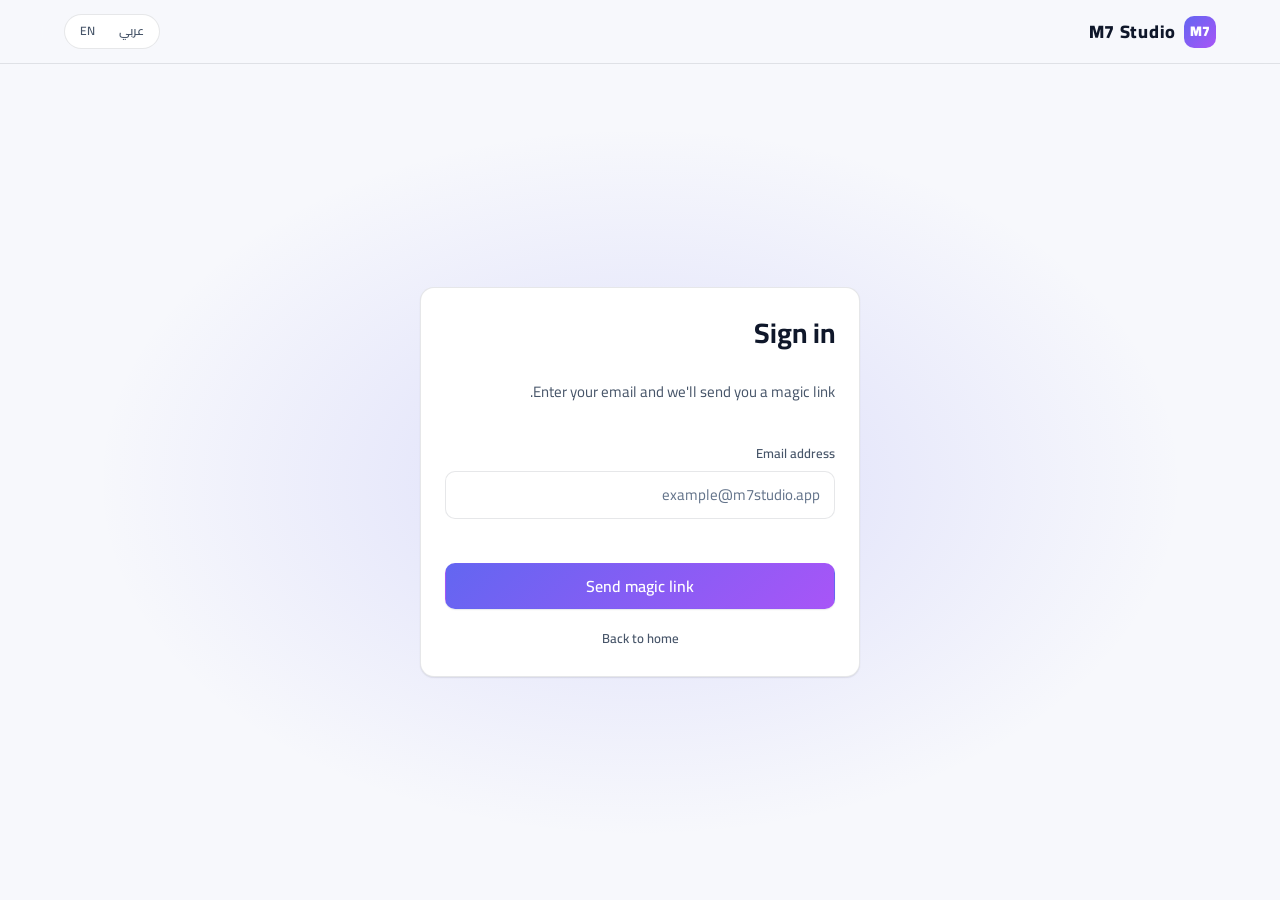
==== app/login.html @ 8ff01733 "تحديث جديد" ====
<!doctype html>
<html lang="ar" dir="rtl" data-i18n-title="auth.login_title">
<head>
  <meta charset="utf-8"/>
  <meta name="viewport" content="width=device-width,initial-scale=1"/>
  <title>Sign in · M7 Studio</title>

  <link rel="preconnect" href="https://fonts.googleapis.com"/>
  <link rel="preconnect" href="https://fonts.gstatic.com" crossorigin/>
  <link href="https://fonts.googleapis.com/css2?family=Cairo:wght@400;500;600;700;800&family=Inter:wght@400;500;600;700;800&display=swap" rel="stylesheet"/>

  <link rel="stylesheet" href="../assets/css/tokens.css"/>
  <link rel="stylesheet" href="../assets/css/base.css"/>
  <link rel="stylesheet" href="../assets/css/components.css"/>
  <link rel="stylesheet" href="../assets/css/layout.css"/>
  <link rel="stylesheet" href="../assets/css/pages.css"/>
  <link rel="stylesheet" href="../assets/css/rtl.css"/>
  <link rel="icon" href="data:image/svg+xml,%3Csvg xmlns='http://www.w3.org/2000/svg' viewBox='0 0 32 32'%3E%3Crect width='32' height='32' rx='8' fill='%236366f1'/%3E%3Ctext x='50%25' y='52%25' font-family='Inter,sans-serif' font-size='14' font-weight='800' fill='white' text-anchor='middle' dominant-baseline='middle'%3EM7%3C/text%3E%3C/svg%3E"/>

  <script src="../config.js"></script>
  <script>window.M7_BASE = "../";</script>
</head>
<body>
  <nav class="nav">
    <div class="nav__inner">
      <a class="brand" href="../index.html">
        <span class="brand__mark">M7</span>
        <span class="brand__name" data-i18n="meta.app_name">M7 Studio</span>
      </a>
      <div class="nav__spacer"></div>
      <div class="nav__actions">
        <div class="lang-toggle" role="group">
          <button type="button" data-set-locale="ar">عربي</button>
          <button type="button" data-set-locale="en">EN</button>
        </div>
      </div>
    </div>
  </nav>

  <main class="auth-page">
    <div class="card auth-card fade-in">
      <form id="login-form" novalidate>
        <h1 data-i18n="auth.login_title">Sign in</h1>
        <p class="subtitle" data-i18n="auth.login_subtitle">Enter your email and we'll send you a magic link.</p>

        <div class="field">
          <label for="email" class="field-label" data-i18n="auth.email_label">Email address</label>
          <input
            id="email"
            type="email"
            class="input"
            autocomplete="email"
            inputmode="email"
            required
            data-i18n-placeholder="auth.email_placeholder"
            placeholder="example@m7studio.app"/>
          <div class="field-error" id="login-error"></div>
        </div>

        <button type="submit" id="submit-btn" class="btn btn-primary btn-lg btn-block">
          <span class="btn__spinner spinner hidden"></span>
          <span class="btn__label" data-i18n="auth.send_link">Send magic link</span>
        </button>

        <a href="../index.html" class="btn btn-ghost btn-sm text-center" style="align-self:center;" data-i18n="auth.back_home">Back to home</a>
      </form>

      <div id="login-sent" class="hidden" style="text-align:center;">
        <div class="feature-card__icon" style="margin:0 auto var(--space-4);">
          <svg viewBox="0 0 24 24" fill="none" stroke="currentColor" stroke-width="2" stroke-linecap="round" stroke-linejoin="round"><path d="M4 4h16c1.1 0 2 .9 2 2v12c0 1.1-.9 2-2 2H4c-1.1 0-2-.9-2-2V6c0-1.1.9-2 2-2z"/><polyline points="22,6 12,13 2,6"/></svg>
        </div>
        <h2 data-i18n="auth.link_sent_title">Check your inbox</h2>
        <p class="text-muted mt-2">
          <span data-i18n="auth.link_sent_desc">We sent a link to</span>
          <strong id="sent-email" style="display:block;margin-top:6px;direction:ltr;"></strong>
        </p>
      </div>

      <div id="login-completing" class="hidden text-center">
        <span class="spinner" style="color:var(--brand-1);"></span>
        <p class="text-muted mt-4" data-i18n="auth.completing">Completing sign-in…</p>
      </div>
    </div>
  </main>

  <script type="module" src="../assets/js/auth.js"></script>
</body>
</html>
---- assets/css/tokens.css ----
/* M7_Studio — design tokens.
   Single source of truth for colors, spacing, type, radii, motion. */

:root {
  /* ---------- brand & palette ---------- */
  --brand-1: #6366f1;          /* indigo  */
  --brand-2: #a855f7;          /* violet  */
  --brand-3: #06b6d4;          /* cyan accent */
  --brand-gradient: linear-gradient(135deg, var(--brand-1) 0%, var(--brand-2) 100%);

  --success: #22c55e;
  --warning: #f59e0b;
  --danger:  #ef4444;
  --info:    var(--brand-3);

  /* ---------- light theme ---------- */
  --bg:           #f7f8fc;
  --bg-elevated:  #ffffff;
  --bg-subtle:    #eef0f7;
  --surface:      rgba(255,255,255,0.7);
  --surface-strong: #ffffff;
  --border:       rgba(15,23,42,0.10);
  --border-strong:rgba(15,23,42,0.18);
  --text:         #0f172a;
  --text-muted:   #475569;
  --text-soft:    #64748b;
  --shadow-1: 0 1px 2px rgba(15,23,42,.06), 0 1px 1px rgba(15,23,42,.04);
  --shadow-2: 0 8px 24px rgba(15,23,42,.08), 0 2px 6px rgba(15,23,42,.04);
  --shadow-3: 0 24px 60px rgba(15,23,42,.18), 0 6px 14px rgba(15,23,42,.08);
  --shadow-glow: 0 0 0 4px rgba(99,102,241,.18);

  /* ---------- spacing scale ---------- */
  --space-1: 4px;
  --space-2: 8px;
  --space-3: 12px;
  --space-4: 16px;
  --space-5: 20px;
  --space-6: 24px;
  --space-8: 32px;
  --space-10: 40px;
  --space-12: 48px;
  --space-16: 64px;
  --space-20: 80px;

  /* ---------- radii ---------- */
  --radius-1: 6px;
  --radius-2: 10px;
  --radius-3: 14px;
  --radius-4: 20px;
  --radius-pill: 999px;

  /* ---------- typography ---------- */
  --font-sans: "Inter", "Segoe UI", system-ui, -apple-system, sans-serif;
  --font-ar:   "Cairo", "IBM Plex Sans Arabic", "Segoe UI", system-ui, sans-serif;
  --font-mono: ui-monospace, "SF Mono", Menlo, Consolas, monospace;

  --fs-xs:  12px;
  --fs-sm:  13px;
  --fs-base:15px;
  --fs-md:  16px;
  --fs-lg:  18px;
  --fs-xl:  22px;
  --fs-2xl: 28px;
  --fs-3xl: 36px;
  --fs-4xl: 48px;

  --lh-tight:  1.2;
  --lh-snug:   1.35;
  --lh-normal: 1.55;
  --lh-loose:  1.75;

  /* ---------- motion ---------- */
  --ease: cubic-bezier(.4,0,.2,1);
  --ease-out: cubic-bezier(0,0,.2,1);
  --ease-spring: cubic-bezier(.34,1.56,.64,1);
  --dur-fast: 120ms;
  --dur-base: 200ms;
  --dur-slow: 320ms;

  /* ---------- layout ---------- */
  --container:  1200px;
  --container-narrow: 720px;
  --nav-height: 64px;

  /* ---------- z-index ---------- */
  --z-sticky: 100;
  --z-nav:    200;
  --z-modal:  900;
  --z-toast:  1000;
}

/* ---------- dark theme ---------- */
:root[data-theme="dark"] {
  --bg:           #0b1020;
  --bg-elevated:  #11172d;
  --bg-subtle:    #0e1428;
  --surface:      rgba(255,255,255,0.04);
  --surface-strong: #161c33;
  --border:       rgba(255,255,255,0.08);
  --border-strong:rgba(255,255,255,0.16);
  --text:         #eef1ff;
  --text-muted:   #b6bedb;
  --text-soft:    #8089a8;
  --shadow-1: 0 1px 2px rgba(0,0,0,.4);
  --shadow-2: 0 8px 24px rgba(0,0,0,.35), 0 2px 6px rgba(0,0,0,.2);
  --shadow-3: 0 24px 60px rgba(0,0,0,.55), 0 6px 14px rgba(0,0,0,.3);
  --shadow-glow: 0 0 0 4px rgba(99,102,241,.32);
}

/* respect system pref when no explicit choice */
@media (prefers-color-scheme: dark) {
  :root:not([data-theme]) {
    --bg:           #0b1020;
    --bg-elevated:  #11172d;
    --bg-subtle:    #0e1428;
    --surface:      rgba(255,255,255,0.04);
    --surface-strong: #161c33;
    --border:       rgba(255,255,255,0.08);
    --border-strong:rgba(255,255,255,0.16);
    --text:         #eef1ff;
    --text-muted:   #b6bedb;
    --text-soft:    #8089a8;
    --shadow-1: 0 1px 2px rgba(0,0,0,.4);
    --shadow-2: 0 8px 24px rgba(0,0,0,.35);
    --shadow-3: 0 24px 60px rgba(0,0,0,.55);
  }
}
---- assets/css/base.css ----
/* M7_Studio — reset, base typography, utilities. */

*, *::before, *::after { box-sizing: border-box; }
html, body, h1, h2, h3, h4, p, figure, ul, ol { margin: 0; padding: 0; }

html {
  -webkit-text-size-adjust: 100%;
  scroll-behavior: smooth;
}

body {
  font-family: var(--font-sans);
  font-size: var(--fs-base);
  line-height: var(--lh-normal);
  color: var(--text);
  background: var(--bg);
  -webkit-font-smoothing: antialiased;
  -moz-osx-font-smoothing: grayscale;
  min-height: 100vh;
  overflow-x: hidden;
}

html[lang="ar"] body { font-family: var(--font-ar); }

img, svg, video, canvas { display: block; max-width: 100%; }
button { font: inherit; color: inherit; cursor: pointer; background: none; border: 0; }
a { color: var(--brand-1); text-decoration: none; transition: color var(--dur-fast) var(--ease); }
a:hover { color: var(--brand-2); }
input, select, textarea { font: inherit; color: inherit; }

ul, ol { list-style: none; }

::selection { background: rgba(99,102,241,.25); color: var(--text); }

/* scrollbar — webkit only */
::-webkit-scrollbar { width: 10px; height: 10px; }
::-webkit-scrollbar-thumb {
  background: var(--border-strong);
  border-radius: var(--radius-pill);
}
::-webkit-scrollbar-thumb:hover { background: var(--text-soft); }
::-webkit-scrollbar-track { background: transparent; }

/* ---------- utility classes ---------- */
.container       { max-width: var(--container); margin-inline: auto; padding-inline: var(--space-6); }
.container-narrow{ max-width: var(--container-narrow); margin-inline: auto; padding-inline: var(--space-6); }

.flex   { display: flex; }
.column { display: flex; flex-direction: column; }
.row    { display: flex; flex-direction: row; }
.center { align-items: center; justify-content: center; }
.between{ justify-content: space-between; }
.gap-1  { gap: var(--space-1); }
.gap-2  { gap: var(--space-2); }
.gap-3  { gap: var(--space-3); }
.gap-4  { gap: var(--space-4); }
.gap-6  { gap: var(--space-6); }
.gap-8  { gap: var(--space-8); }
.grow   { flex: 1 1 auto; }

.grid { display: grid; }
.grid-2 { grid-template-columns: repeat(2, minmax(0,1fr)); gap: var(--space-6); }
.grid-3 { grid-template-columns: repeat(3, minmax(0,1fr)); gap: var(--space-6); }
.grid-4 { grid-template-columns: repeat(4, minmax(0,1fr)); gap: var(--space-6); }
@media (max-width: 900px) {
  .grid-3, .grid-4 { grid-template-columns: repeat(2, minmax(0,1fr)); }
}
@media (max-width: 600px) {
  .grid-2, .grid-3, .grid-4 { grid-template-columns: 1fr; }
}

.text-center { text-align: center; }
.text-muted  { color: var(--text-muted); }
.text-soft   { color: var(--text-soft); }
.text-xs     { font-size: var(--fs-xs); }
.text-sm     { font-size: var(--fs-sm); }
.text-lg     { font-size: var(--fs-lg); }
.text-xl     { font-size: var(--fs-xl); }
.text-2xl    { font-size: var(--fs-2xl); }
.text-3xl    { font-size: var(--fs-3xl); }
.bold        { font-weight: 700; }
.semibold    { font-weight: 600; }
.mono        { font-family: var(--font-mono); }

.mt-0{margin-top:0}    .mt-2{margin-top:var(--space-2)} .mt-4{margin-top:var(--space-4)} .mt-6{margin-top:var(--space-6)} .mt-8{margin-top:var(--space-8)} .mt-12{margin-top:var(--space-12)}
.mb-0{margin-bottom:0} .mb-2{margin-bottom:var(--space-2)} .mb-4{margin-bottom:var(--space-4)} .mb-6{margin-bottom:var(--space-6)} .mb-8{margin-bottom:var(--space-8)} .mb-12{margin-bottom:var(--space-12)}

.hidden { display: none !important; }
.sr-only {
  position: absolute; width: 1px; height: 1px; padding: 0; margin: -1px;
  overflow: hidden; clip: rect(0,0,0,0); white-space: nowrap; border: 0;
}

/* loading skeleton */
.skeleton {
  background: linear-gradient(90deg, var(--bg-subtle) 25%, var(--surface-strong) 50%, var(--bg-subtle) 75%);
  background-size: 200% 100%;
  animation: skeleton-shimmer 1.4s ease-in-out infinite;
  border-radius: var(--radius-2);
}
@keyframes skeleton-shimmer {
  0% { background-position: 200% 0; }
  100% { background-position: -200% 0; }
}

/* fade in */
.fade-in { animation: fade-in var(--dur-slow) var(--ease-out); }
@keyframes fade-in {
  from { opacity: 0; transform: translateY(8px); }
  to   { opacity: 1; transform: none; }
}

/* reduced motion */
@media (prefers-reduced-motion: reduce) {
  *, *::before, *::after {
    animation-duration: 0.001ms !important;
    transition-duration: 0.001ms !important;
  }
}
---- assets/css/components.css ----
/* M7_Studio — components: buttons, inputs, cards, modal, toast, badges. */

/* ============ buttons ============ */
.btn {
  display: inline-flex;
  align-items: center;
  justify-content: center;
  gap: var(--space-2);
  padding: 10px 18px;
  border-radius: var(--radius-2);
  font-weight: 600;
  font-size: var(--fs-base);
  line-height: 1;
  cursor: pointer;
  border: 1px solid transparent;
  transition: background var(--dur-fast) var(--ease),
              transform var(--dur-fast) var(--ease),
              box-shadow var(--dur-fast) var(--ease),
              border-color var(--dur-fast) var(--ease);
  white-space: nowrap;
  user-select: none;
}
.btn:focus-visible { outline: none; box-shadow: var(--shadow-glow); }
.btn:disabled { opacity: .5; cursor: not-allowed; }
.btn svg { width: 18px; height: 18px; }

.btn-primary {
  color: #fff;
  background: var(--brand-gradient);
  box-shadow: var(--shadow-1);
}
.btn-primary:hover { box-shadow: var(--shadow-2); transform: translateY(-1px); }
.btn-primary:active { transform: translateY(0); }

.btn-secondary {
  color: var(--text);
  background: var(--surface-strong);
  border-color: var(--border);
}
.btn-secondary:hover { background: var(--bg-subtle); border-color: var(--border-strong); }

.btn-ghost {
  color: var(--text-muted);
  background: transparent;
}
.btn-ghost:hover { background: var(--surface); color: var(--text); }

.btn-danger {
  color: #fff;
  background: var(--danger);
}
.btn-danger:hover { background: #dc2626; }

.btn-sm  { padding: 6px 12px; font-size: var(--fs-sm); border-radius: var(--radius-1); }
.btn-lg  { padding: 14px 24px; font-size: var(--fs-md); }
.btn-icon{ padding: 8px; min-width: 36px; min-height: 36px; }

.btn-block { width: 100%; }

/* ============ inputs ============ */
.field { display: flex; flex-direction: column; gap: var(--space-2); }
.field-label {
  font-size: var(--fs-sm);
  font-weight: 600;
  color: var(--text-muted);
}
.field-hint { font-size: var(--fs-xs); color: var(--text-soft); }
.field-error { font-size: var(--fs-xs); color: var(--danger); margin-top: var(--space-1); min-height: 16px; }

.input,
.textarea,
.select {
  width: 100%;
  padding: 11px 14px;
  border-radius: var(--radius-2);
  background: var(--bg-elevated);
  border: 1px solid var(--border);
  color: var(--text);
  font-size: var(--fs-base);
  transition: border-color var(--dur-fast) var(--ease),
              box-shadow var(--dur-fast) var(--ease),
              background var(--dur-fast) var(--ease);
}
.input::placeholder, .textarea::placeholder { color: var(--text-soft); }
.input:hover, .textarea:hover, .select:hover { border-color: var(--border-strong); }
.input:focus, .textarea:focus, .select:focus { outline: none; border-color: var(--brand-1); box-shadow: var(--shadow-glow); }
.textarea { min-height: 96px; resize: vertical; }

.input-color {
  -webkit-appearance: none;
  appearance: none;
  width: 100%;
  height: 42px;
  padding: 3px;
  border: 1px solid var(--border);
  border-radius: var(--radius-2);
  background: var(--bg-elevated);
  cursor: pointer;
}
.input-color::-webkit-color-swatch-wrapper { padding: 0; }
.input-color::-webkit-color-swatch { border-radius: 6px; border: none; }
.input-color::-moz-color-swatch { border-radius: 6px; border: none; }

.input-range {
  width: 100%;
  -webkit-appearance: none;
  appearance: none;
  height: 6px;
  background: var(--bg-subtle);
  border-radius: var(--radius-pill);
  outline: none;
}
.input-range::-webkit-slider-thumb {
  -webkit-appearance: none;
  appearance: none;
  width: 18px;
  height: 18px;
  background: var(--brand-gradient);
  border-radius: 50%;
  cursor: pointer;
  box-shadow: 0 0 0 4px var(--bg);
}
.input-range::-moz-range-thumb {
  width: 18px;
  height: 18px;
  background: var(--brand-1);
  border-radius: 50%;
  cursor: pointer;
  border: none;
}

.input-file-label {
  display: inline-flex;
  align-items: center;
  gap: var(--space-2);
  padding: 9px 14px;
  border-radius: var(--radius-2);
  border: 1px dashed var(--border-strong);
  background: var(--bg-elevated);
  cursor: pointer;
  font-size: var(--fs-sm);
  color: var(--text-muted);
  transition: border-color var(--dur-fast) var(--ease), color var(--dur-fast) var(--ease);
}
.input-file-label:hover { border-color: var(--brand-1); color: var(--text); }
.input-file-label input[type="file"] { display: none; }

/* checkbox / switch */
.switch {
  position: relative;
  display: inline-flex;
  align-items: center;
  gap: var(--space-3);
  cursor: pointer;
  font-size: var(--fs-sm);
  color: var(--text-muted);
}
.switch input { position: absolute; opacity: 0; pointer-events: none; }
.switch__track {
  width: 38px;
  height: 22px;
  background: var(--bg-subtle);
  border-radius: var(--radius-pill);
  border: 1px solid var(--border);
  position: relative;
  transition: background var(--dur-fast) var(--ease);
}
.switch__track::after {
  content: "";
  position: absolute;
  top: 2px;
  inset-inline-start: 2px;
  width: 16px;
  height: 16px;
  background: var(--surface-strong);
  border-radius: 50%;
  box-shadow: var(--shadow-1);
  transition: transform var(--dur-base) var(--ease-spring), background var(--dur-fast) var(--ease);
}
.switch input:checked + .switch__track { background: var(--brand-1); border-color: var(--brand-1); }
.switch input:checked + .switch__track::after {
  transform: translateX(16px);
}
html[dir="rtl"] .switch input:checked + .switch__track::after {
  transform: translateX(-16px);
}

/* radio chips */
.radio-chips { display: flex; flex-wrap: wrap; gap: var(--space-2); }
.radio-chip { position: relative; }
.radio-chip input { position: absolute; opacity: 0; pointer-events: none; }
.radio-chip__label {
  display: inline-flex;
  align-items: center;
  gap: var(--space-2);
  padding: 8px 14px;
  border-radius: var(--radius-pill);
  background: var(--bg-elevated);
  border: 1px solid var(--border);
  color: var(--text-muted);
  font-size: var(--fs-sm);
  cursor: pointer;
  transition: all var(--dur-fast) var(--ease);
}
.radio-chip__label:hover { border-color: var(--border-strong); color: var(--text); }
.radio-chip input:checked + .radio-chip__label,
.radio-chip__label.active,
button.radio-chip__label.active {
  background: var(--brand-1);
  color: #fff;
  border-color: var(--brand-1);
}

/* ============ cards ============ */
.card {
  background: var(--bg-elevated);
  border: 1px solid var(--border);
  border-radius: var(--radius-3);
  padding: var(--space-6);
  box-shadow: var(--shadow-1);
  transition: box-shadow var(--dur-base) var(--ease),
              transform var(--dur-base) var(--ease),
              border-color var(--dur-base) var(--ease);
}
.card-hover:hover { box-shadow: var(--shadow-2); transform: translateY(-2px); }

.card-glass {
  background: var(--surface);
  -webkit-backdrop-filter: blur(20px);
  backdrop-filter: blur(20px);
  border: 1px solid var(--border);
  border-radius: var(--radius-3);
  padding: var(--space-6);
}

.section { margin-bottom: var(--space-8); }
.section-title {
  font-size: var(--fs-md);
  font-weight: 700;
  color: var(--text-muted);
  text-transform: uppercase;
  letter-spacing: .08em;
  margin-bottom: var(--space-4);
}

/* ============ badges ============ */
.badge {
  display: inline-flex;
  align-items: center;
  gap: var(--space-1);
  padding: 3px 10px;
  border-radius: var(--radius-pill);
  font-size: var(--fs-xs);
  font-weight: 600;
  background: var(--bg-subtle);
  color: var(--text-muted);
}
.badge--success { background: rgba(34,197,94,.15); color: #16a34a; }
.badge--warning { background: rgba(245,158,11,.15); color: #b45309; }
.badge--danger  { background: rgba(239,68,68,.15); color: #b91c1c; }
.badge--info    { background: rgba(99,102,241,.15); color: var(--brand-1); }
.badge--dot::before {
  content: "";
  width: 6px;
  height: 6px;
  border-radius: 50%;
  background: currentColor;
}

/* ============ modal ============ */
.m7-modal-backdrop {
  position: fixed;
  inset: 0;
  background: rgba(15,23,42,.55);
  backdrop-filter: blur(4px);
  display: grid;
  place-items: center;
  z-index: var(--z-modal);
  animation: fade-in var(--dur-base) var(--ease-out);
}
.m7-modal {
  background: var(--bg-elevated);
  border: 1px solid var(--border);
  border-radius: var(--radius-4);
  padding: var(--space-8);
  width: min(420px, 92vw);
  box-shadow: var(--shadow-3);
  animation: modal-pop var(--dur-base) var(--ease-spring);
}
@keyframes modal-pop {
  from { opacity: 0; transform: scale(.94); }
  to   { opacity: 1; transform: scale(1); }
}
.m7-modal h3 { font-size: var(--fs-xl); margin-bottom: var(--space-2); }
.m7-modal p  { color: var(--text-muted); margin-bottom: var(--space-6); }
.m7-modal .actions { display: flex; gap: var(--space-3); justify-content: flex-end; }

/* ============ toast ============ */
.m7-toast-container {
  position: fixed;
  top: var(--space-6);
  inset-inline-end: var(--space-6);
  z-index: var(--z-toast);
  display: flex;
  flex-direction: column;
  gap: var(--space-2);
  pointer-events: none;
}
.m7-toast {
  display: flex;
  align-items: center;
  gap: var(--space-3);
  padding: 12px 16px;
  background: var(--surface-strong);
  border: 1px solid var(--border);
  border-radius: var(--radius-2);
  box-shadow: var(--shadow-2);
  min-width: 240px;
  max-width: 380px;
  font-size: var(--fs-sm);
  opacity: 0;
  transform: translateY(-10px);
  transition: opacity var(--dur-base) var(--ease),
              transform var(--dur-base) var(--ease-spring);
  pointer-events: auto;
  cursor: pointer;
}
.m7-toast--in { opacity: 1; transform: translateY(0); }
.m7-toast--out { opacity: 0; transform: translateY(-10px); }
.m7-toast__icon { width: 20px; height: 20px; flex-shrink: 0; }
.m7-toast__icon svg { width: 100%; height: 100%; }
.m7-toast--success .m7-toast__icon { color: var(--success); }
.m7-toast--error   .m7-toast__icon { color: var(--danger); }
.m7-toast--warning .m7-toast__icon { color: var(--warning); }
.m7-toast--info    .m7-toast__icon { color: var(--info); }

/* ============ loaders ============ */
.spinner {
  width: 18px;
  height: 18px;
  border: 2px solid currentColor;
  border-top-color: transparent;
  border-radius: 50%;
  animation: spin .8s linear infinite;
  display: inline-block;
}
@keyframes spin { to { transform: rotate(360deg); } }

/* ============ empty state ============ */
.empty {
  text-align: center;
  padding: var(--space-12) var(--space-6);
  border: 1px dashed var(--border-strong);
  border-radius: var(--radius-3);
  color: var(--text-muted);
}
.empty h3 { font-size: var(--fs-xl); color: var(--text); margin-bottom: var(--space-2); }
.empty p { margin-bottom: var(--space-6); }
.empty svg { width: 64px; height: 64px; opacity: .4; margin: 0 auto var(--space-4); display: block; }
---- assets/css/layout.css ----
/* M7_Studio — top navigation + page shells. */

.nav {
  position: sticky;
  top: 0;
  z-index: var(--z-nav);
  background: color-mix(in srgb, var(--bg) 85%, transparent);
  -webkit-backdrop-filter: blur(20px);
  backdrop-filter: blur(20px);
  border-bottom: 1px solid var(--border);
  height: var(--nav-height);
  display: flex;
  align-items: center;
}
.nav__inner {
  width: 100%;
  max-width: var(--container);
  margin-inline: auto;
  padding-inline: var(--space-6);
  display: flex;
  align-items: center;
  gap: var(--space-6);
}

.brand {
  display: inline-flex;
  align-items: center;
  gap: var(--space-2);
  font-weight: 800;
  font-size: var(--fs-lg);
  letter-spacing: .04em;
  color: var(--text);
}
.brand__mark {
  width: 32px;
  height: 32px;
  display: grid;
  place-items: center;
  border-radius: 10px;
  background: var(--brand-gradient);
  color: #fff;
  font-weight: 900;
  font-size: 14px;
  letter-spacing: 0;
}
.brand__name { color: var(--text); }
.brand__sub { color: var(--text-soft); font-weight: 500; font-size: var(--fs-sm); margin-inline-start: 2px; }

.nav__links {
  display: flex;
  align-items: center;
  gap: var(--space-2);
  margin-inline-start: var(--space-6);
}
.nav__link {
  padding: 8px 14px;
  border-radius: var(--radius-2);
  color: var(--text-muted);
  font-size: var(--fs-sm);
  font-weight: 500;
  transition: background var(--dur-fast) var(--ease), color var(--dur-fast) var(--ease);
}
.nav__link:hover { background: var(--surface); color: var(--text); }
.nav__link--active {
  background: var(--surface-strong);
  color: var(--text);
  box-shadow: var(--shadow-1);
}

.nav__spacer { flex: 1; }

.nav__actions { display: flex; align-items: center; gap: var(--space-2); }

.lang-toggle {
  display: inline-flex;
  border-radius: var(--radius-pill);
  background: var(--bg-elevated);
  border: 1px solid var(--border);
  padding: 3px;
  overflow: hidden;
}
.lang-toggle button {
  padding: 4px 12px;
  font-size: var(--fs-xs);
  font-weight: 600;
  color: var(--text-muted);
  border-radius: var(--radius-pill);
  transition: all var(--dur-fast) var(--ease);
}
.lang-toggle button.active { background: var(--brand-gradient); color: #fff; box-shadow: var(--shadow-1); }

@media (max-width: 720px) {
  .nav__links { display: none; }
  .nav__inner { gap: var(--space-3); padding-inline: var(--space-4); }
}

/* ============ page shell ============ */
.page {
  padding-block: var(--space-10);
  min-height: calc(100vh - var(--nav-height));
}
.page__header {
  display: flex;
  align-items: center;
  justify-content: space-between;
  flex-wrap: wrap;
  gap: var(--space-4);
  margin-bottom: var(--space-8);
}
.page__title {
  font-size: var(--fs-2xl);
  font-weight: 800;
  letter-spacing: -.01em;
}
.page__subtitle {
  color: var(--text-muted);
  margin-top: var(--space-2);
}

/* ============ split layout (create page) ============ */
.split {
  display: grid;
  grid-template-columns: minmax(0, 1fr) 360px;
  gap: var(--space-8);
  align-items: flex-start;
}
.split__preview { position: sticky; top: calc(var(--nav-height) + var(--space-6)); }
@media (max-width: 1000px) {
  .split { grid-template-columns: 1fr; }
  .split__preview { position: static; }
}

/* ============ footer ============ */
.footer {
  border-top: 1px solid var(--border);
  padding: var(--space-8) var(--space-6);
  text-align: center;
  color: var(--text-soft);
  font-size: var(--fs-sm);
}
---- assets/css/pages.css ----
/* M7_Studio — page-specific styles. */

/* ============ landing ============ */
.hero {
  padding: var(--space-20) 0 var(--space-16);
  text-align: center;
  position: relative;
  overflow: hidden;
}
.hero::before,
.hero::after {
  content: "";
  position: absolute;
  inset-inline-start: 50%;
  top: 30%;
  width: 520px;
  height: 520px;
  border-radius: 50%;
  transform: translate(-50%, -50%);
  filter: blur(120px);
  opacity: .35;
  z-index: -1;
  pointer-events: none;
}
.hero::before { background: var(--brand-1); }
.hero::after  { background: var(--brand-3); transform: translate(20%, -30%); width: 380px; height: 380px; }

.hero__title {
  font-size: clamp(36px, 6vw, 64px);
  font-weight: 900;
  line-height: 1.05;
  letter-spacing: -.02em;
  margin-bottom: var(--space-6);
}
.hero__title-accent {
  background: var(--brand-gradient);
  -webkit-background-clip: text;
  background-clip: text;
  color: transparent;
}
.hero__subtitle {
  font-size: clamp(16px, 2vw, 19px);
  color: var(--text-muted);
  max-width: 640px;
  margin-inline: auto;
  margin-bottom: var(--space-8);
}
.hero__cta { display: inline-flex; gap: var(--space-3); flex-wrap: wrap; justify-content: center; }

.feature-card {
  padding: var(--space-8) var(--space-6);
}
.feature-card__icon {
  width: 52px;
  height: 52px;
  display: grid;
  place-items: center;
  border-radius: var(--radius-3);
  background: var(--brand-gradient);
  color: #fff;
  margin-bottom: var(--space-4);
}
.feature-card__icon svg { width: 26px; height: 26px; }
.feature-card h3 { font-size: var(--fs-lg); margin-bottom: var(--space-2); }
.feature-card p  { color: var(--text-muted); line-height: var(--lh-normal); }

/* ============ auth ============ */
.auth-page {
  min-height: calc(100vh - var(--nav-height));
  display: grid;
  place-items: center;
  padding: var(--space-10) var(--space-6);
  position: relative;
  overflow: hidden;
}
.auth-page::before {
  content: "";
  position: absolute;
  inset: 0;
  background: radial-gradient(ellipse at center, rgba(99,102,241,.18), transparent 60%);
  z-index: -1;
}
.auth-card {
  width: min(440px, 100%);
}
.auth-card h1 {
  font-size: var(--fs-2xl);
  margin-bottom: var(--space-2);
}
.auth-card p.subtitle {
  color: var(--text-muted);
  margin-bottom: var(--space-6);
}
.auth-card form { display: flex; flex-direction: column; gap: var(--space-4); }

/* ============ dashboard ============ */
.dashboard__toolbar {
  display: flex;
  align-items: center;
  gap: var(--space-3);
  margin-bottom: var(--space-6);
  flex-wrap: wrap;
}
.dashboard__search {
  flex: 1;
  min-width: 240px;
  position: relative;
}
.dashboard__search input { padding-inline-start: 40px; }
.dashboard__search svg {
  position: absolute;
  inset-inline-start: 14px;
  top: 50%;
  transform: translateY(-50%);
  width: 16px;
  height: 16px;
  color: var(--text-soft);
}

.qr-grid {
  display: grid;
  grid-template-columns: repeat(auto-fill, minmax(280px, 1fr));
  gap: var(--space-5);
}

.qr-card {
  display: flex;
  flex-direction: column;
  gap: var(--space-3);
  padding: var(--space-5);
  background: var(--bg-elevated);
  border: 1px solid var(--border);
  border-radius: var(--radius-3);
  transition: transform var(--dur-base) var(--ease), box-shadow var(--dur-base) var(--ease), border-color var(--dur-base) var(--ease);
}
.qr-card:hover { transform: translateY(-2px); box-shadow: var(--shadow-2); border-color: var(--border-strong); }

.qr-card__thumb {
  aspect-ratio: 1 / 1;
  background: var(--bg-subtle);
  border-radius: var(--radius-2);
  padding: var(--space-4);
  display: grid;
  place-items: center;
  overflow: hidden;
}
.qr-card__thumb canvas, .qr-card__thumb svg { width: 100%; height: 100%; }

.qr-card__title {
  font-weight: 700;
  display: flex;
  align-items: center;
  gap: var(--space-2);
}
.qr-card__url {
  font-size: var(--fs-xs);
  color: var(--text-soft);
  white-space: nowrap;
  overflow: hidden;
  text-overflow: ellipsis;
  direction: ltr;
}
.qr-card__stats {
  display: flex;
  justify-content: space-between;
  align-items: center;
  font-size: var(--fs-sm);
  color: var(--text-muted);
}
.qr-card__stat strong { color: var(--text); font-size: var(--fs-md); }
.qr-card__actions {
  display: flex;
  gap: var(--space-2);
  padding-top: var(--space-3);
  border-top: 1px solid var(--border);
  flex-wrap: wrap;
}
.qr-card__actions .btn { flex: 1; min-width: 88px; }

/* ============ create / edit ============ */
.preview-stage {
  display: grid;
  place-items: center;
  padding: var(--space-6);
  background: var(--bg-subtle);
  border-radius: var(--radius-3);
  border: 1px solid var(--border);
  min-height: 360px;
}
.preview-stage > div { width: 280px; height: 280px; }
@media (max-width: 1000px) {
  .preview-stage > div { width: 220px; height: 220px; }
}

.preview-link {
  display: flex;
  align-items: center;
  gap: var(--space-2);
  margin-top: var(--space-4);
  padding: 10px 14px;
  background: var(--bg-subtle);
  border: 1px solid var(--border);
  border-radius: var(--radius-2);
  font-family: var(--font-mono);
  font-size: var(--fs-xs);
  color: var(--text-muted);
  word-break: break-all;
  direction: ltr;
  text-align: start;
}
.preview-link code { flex: 1; }

.export-row {
  display: flex;
  gap: var(--space-2);
  flex-wrap: wrap;
  margin-top: var(--space-4);
}

/* ============ themes gallery ============ */
.themes {
  display: grid;
  grid-template-columns: repeat(auto-fill, minmax(80px, 1fr));
  gap: var(--space-3);
}
.theme-chip {
  aspect-ratio: 1 / 1;
  border-radius: var(--radius-2);
  border: 2px solid transparent;
  cursor: pointer;
  position: relative;
  overflow: hidden;
  transition: all var(--dur-fast) var(--ease);
  background: var(--bg-subtle);
}
.theme-chip:hover { transform: scale(1.05); }
.theme-chip.active { border-color: var(--brand-1); box-shadow: var(--shadow-glow); }
.theme-chip__name {
  position: absolute;
  inset: auto 0 0 0;
  background: rgba(0,0,0,.55);
  color: #fff;
  font-size: 10px;
  font-weight: 600;
  padding: 2px 4px;
  text-align: center;
  letter-spacing: .03em;
}

/* ============ analytics ============ */
.stat-grid {
  display: grid;
  grid-template-columns: repeat(auto-fit, minmax(180px, 1fr));
  gap: var(--space-4);
  margin-bottom: var(--space-8);
}
.stat-card {
  padding: var(--space-5);
  background: var(--bg-elevated);
  border: 1px solid var(--border);
  border-radius: var(--radius-3);
}
.stat-card__label {
  font-size: var(--fs-xs);
  color: var(--text-soft);
  text-transform: uppercase;
  letter-spacing: .08em;
  margin-bottom: var(--space-2);
}
.stat-card__value {
  font-size: var(--fs-3xl);
  font-weight: 800;
  color: var(--text);
  line-height: 1;
}
.stat-card__delta {
  font-size: var(--fs-xs);
  color: var(--text-muted);
  margin-top: var(--space-2);
}

.chart-grid {
  display: grid;
  grid-template-columns: 2fr 1fr;
  gap: var(--space-6);
  margin-bottom: var(--space-8);
}
.chart-grid--3 { grid-template-columns: repeat(3, minmax(0,1fr)); }
@media (max-width: 900px) {
  .chart-grid, .chart-grid--3 { grid-template-columns: 1fr; }
}
.chart-card {
  background: var(--bg-elevated);
  border: 1px solid var(--border);
  border-radius: var(--radius-3);
  padding: var(--space-6);
}
.chart-card h3 {
  font-size: var(--fs-md);
  margin-bottom: var(--space-4);
  font-weight: 700;
}
.chart-card canvas { max-height: 280px; }

.data-table {
  width: 100%;
  border-collapse: collapse;
}
.data-table th, .data-table td {
  padding: 10px 12px;
  text-align: start;
  font-size: var(--fs-sm);
  border-bottom: 1px solid var(--border);
}
.data-table th {
  font-weight: 600;
  color: var(--text-muted);
  background: var(--bg-subtle);
}
.data-table tr:last-child td { border-bottom: none; }

/* ============ settings ============ */
.settings-section {
  background: var(--bg-elevated);
  border: 1px solid var(--border);
  border-radius: var(--radius-3);
  padding: var(--space-6);
  margin-bottom: var(--space-6);
}
.settings-section h2 {
  font-size: var(--fs-lg);
  margin-bottom: var(--space-4);
}
.settings-section--danger { border-color: rgba(239,68,68,.3); }
.settings-section--danger h2 { color: var(--danger); }
---- assets/css/rtl.css ----
/* M7_Studio — RTL-specific tweaks.
   Most layout uses logical properties (margin-inline-start, etc.) so it just works.
   Only physical-direction transforms or icons need fixing here. */

html[dir="rtl"] .input,
html[dir="rtl"] .textarea,
html[dir="rtl"] .select {
  text-align: start;
}

html[dir="rtl"] .preview-link,
html[dir="rtl"] .qr-card__url {
  /* keep URLs LTR even inside an RTL page */
  direction: ltr;
  text-align: start;
}

/* Reverse direction for arrows that imply forward progression */
html[dir="rtl"] .icon-flip { transform: scaleX(-1); }

/* Chart.js tooltips look weird with RTL — reset to LTR */
html[dir="rtl"] canvas + .chartjs-tooltip { direction: ltr; }
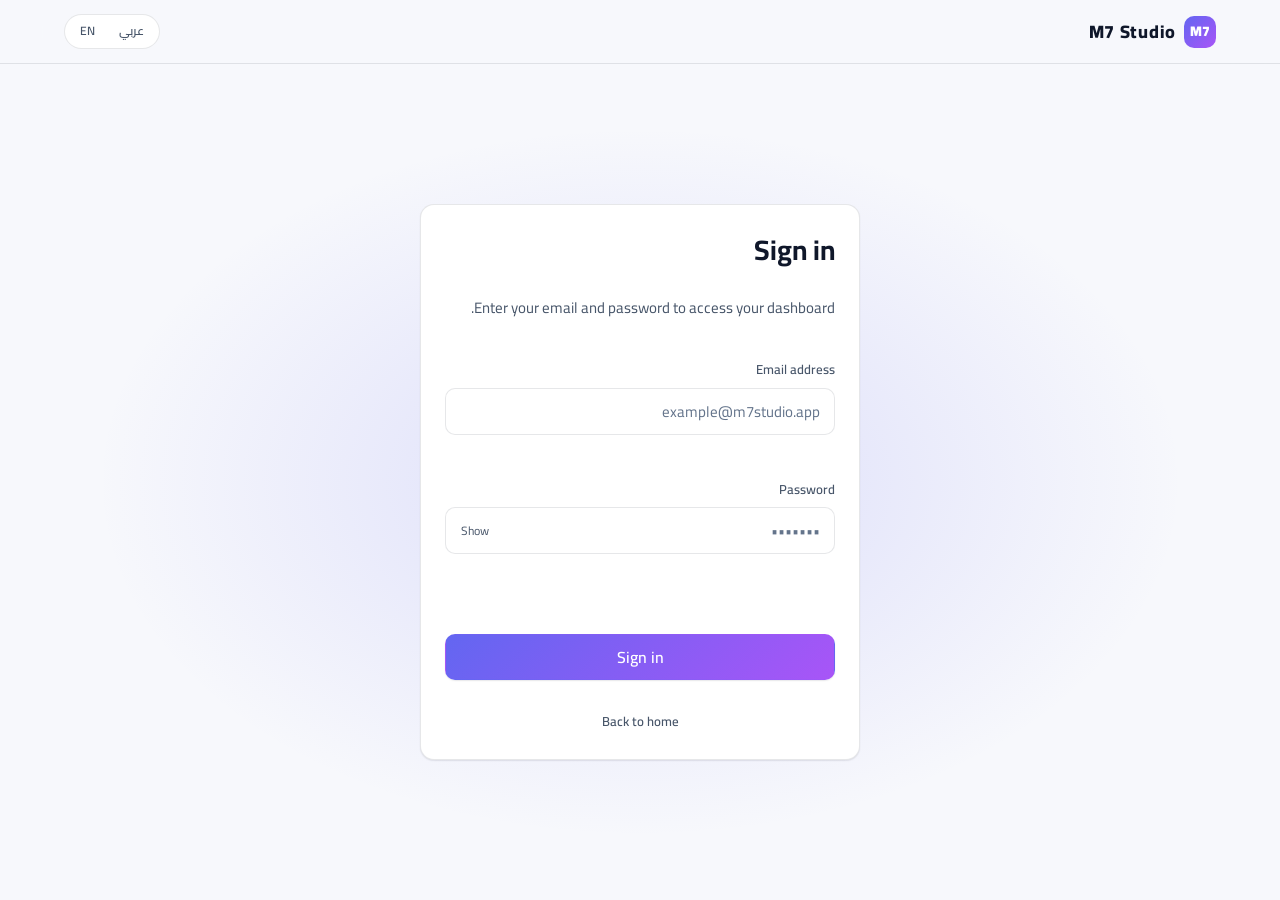
==== commit ae3c0819: "تحديث جديد" ====
--- a/app/login.html
+++ b/app/login.html
@@ -19,6 +19,25 @@
 
   <script src="../config.js"></script>
   <script>window.M7_BASE = "../";</script>
+
+  <style>
+    .password-wrap { position: relative; }
+    .password-wrap .input { padding-inline-end: 64px; }
+    .password-toggle {
+      position: absolute;
+      inset-block-start: 50%;
+      inset-inline-end: 6px;
+      transform: translateY(-50%);
+      padding: 4px 10px;
+      font-size: var(--fs-xs);
+      border: none;
+      background: transparent;
+      color: var(--text-muted);
+      cursor: pointer;
+      border-radius: var(--radius-1);
+    }
+    .password-toggle:hover { color: var(--text); background: var(--bg-subtle); }
+  </style>
 </head>
 <body>
   <nav class="nav">
@@ -41,7 +60,7 @@
     <div class="card auth-card fade-in">
       <form id="login-form" novalidate>
         <h1 data-i18n="auth.login_title">Sign in</h1>
-        <p class="subtitle" data-i18n="auth.login_subtitle">Enter your email and we'll send you a magic link.</p>
+        <p class="subtitle" data-i18n="auth.login_subtitle">Enter your email and password to access your dashboard.</p>
 
         <div class="field">
           <label for="email" class="field-label" data-i18n="auth.email_label">Email address</label>
@@ -54,29 +73,36 @@
             required
             data-i18n-placeholder="auth.email_placeholder"
             placeholder="example@m7studio.app"/>
-          <div class="field-error" id="login-error"></div>
+          <div class="field-error" id="email-error"></div>
         </div>
+
+        <div class="field">
+          <label for="password" class="field-label" data-i18n="auth.password_label">Password</label>
+          <div class="password-wrap">
+            <input
+              id="password"
+              type="password"
+              class="input"
+              autocomplete="current-password"
+              required
+              data-i18n-placeholder="auth.password_placeholder"
+              placeholder="•••••••"/>
+            <button type="button" id="password-toggle" class="password-toggle" data-i18n="auth.show_password">Show</button>
+          </div>
+          <div class="field-error" id="password-error"></div>
+        </div>
+
+        <div class="field-error" id="form-error" style="text-align:center;"></div>
 
         <button type="submit" id="submit-btn" class="btn btn-primary btn-lg btn-block">
           <span class="btn__spinner spinner hidden"></span>
-          <span class="btn__label" data-i18n="auth.send_link">Send magic link</span>
+          <span class="btn__label" id="submit-label" data-i18n="auth.signin_button">Sign in</span>
         </button>
 
-        <a href="../index.html" class="btn btn-ghost btn-sm text-center" style="align-self:center;" data-i18n="auth.back_home">Back to home</a>
+        <a href="../index.html" class="btn btn-ghost btn-sm text-center" style="align-self:center;margin-top:var(--space-3);" data-i18n="auth.back_home">Back to home</a>
       </form>
 
-      <div id="login-sent" class="hidden" style="text-align:center;">
-        <div class="feature-card__icon" style="margin:0 auto var(--space-4);">
-          <svg viewBox="0 0 24 24" fill="none" stroke="currentColor" stroke-width="2" stroke-linecap="round" stroke-linejoin="round"><path d="M4 4h16c1.1 0 2 .9 2 2v12c0 1.1-.9 2-2 2H4c-1.1 0-2-.9-2-2V6c0-1.1.9-2 2-2z"/><polyline points="22,6 12,13 2,6"/></svg>
-        </div>
-        <h2 data-i18n="auth.link_sent_title">Check your inbox</h2>
-        <p class="text-muted mt-2">
-          <span data-i18n="auth.link_sent_desc">We sent a link to</span>
-          <strong id="sent-email" style="display:block;margin-top:6px;direction:ltr;"></strong>
-        </p>
-      </div>
-
-      <div id="login-completing" class="hidden text-center">
+      <div id="auth-completing" class="hidden text-center">
         <span class="spinner" style="color:var(--brand-1);"></span>
         <p class="text-muted mt-4" data-i18n="auth.completing">Completing sign-in…</p>
       </div>
--- a/assets/css/pages.css
+++ b/assets/css/pages.css
@@ -217,35 +217,68 @@
   margin-top: var(--space-4);
 }
 
-/* ============ themes gallery ============ */
-.themes {
-  display: grid;
-  grid-template-columns: repeat(auto-fill, minmax(80px, 1fr));
-  gap: var(--space-3);
-}
-.theme-chip {
-  aspect-ratio: 1 / 1;
+/* ============ design tabs (segmented control) ============ */
+.tabs__bar {
+  display: flex;
+  gap: var(--space-1);
+  padding: 4px;
+  background: var(--bg-subtle);
   border-radius: var(--radius-2);
-  border: 2px solid transparent;
+  margin-bottom: var(--space-6);
+  overflow-x: auto;
+  scrollbar-width: none;
+  scroll-snap-type: x proximity;
+}
+.tabs__bar::-webkit-scrollbar { display: none; }
+
+.tab {
+  flex: 1 1 0;
+  min-width: max-content;
+  display: inline-flex;
+  align-items: center;
+  justify-content: center;
+  gap: var(--space-2);
+  padding: 9px 14px;
+  border: none;
+  border-radius: var(--radius-1);
+  background: transparent;
+  color: var(--text-muted);
+  font-family: inherit;
+  font-size: var(--fs-sm);
+  font-weight: 600;
   cursor: pointer;
-  position: relative;
-  overflow: hidden;
-  transition: all var(--dur-fast) var(--ease);
-  background: var(--bg-subtle);
-}
-.theme-chip:hover { transform: scale(1.05); }
-.theme-chip.active { border-color: var(--brand-1); box-shadow: var(--shadow-glow); }
-.theme-chip__name {
-  position: absolute;
-  inset: auto 0 0 0;
-  background: rgba(0,0,0,.55);
-  color: #fff;
-  font-size: 10px;
-  font-weight: 600;
-  padding: 2px 4px;
-  text-align: center;
-  letter-spacing: .03em;
-}
+  white-space: nowrap;
+  scroll-snap-align: start;
+  transition:
+    background var(--dur-fast) var(--ease),
+    color var(--dur-fast) var(--ease),
+    box-shadow var(--dur-fast) var(--ease),
+    transform var(--dur-fast) var(--ease);
+}
+.tab:hover { color: var(--text); }
+.tab:active { transform: scale(0.97); }
+.tab.active {
+  background: var(--bg-elevated);
+  color: var(--text);
+  box-shadow: var(--shadow-1);
+}
+.tab__icon { width: 16px; height: 16px; flex-shrink: 0; }
+
+.tab-panel { display: none; }
+.tab-panel.active {
+  display: block;
+  animation: tab-fade-in var(--dur-base) var(--ease-out);
+}
+@keyframes tab-fade-in {
+  from { opacity: 0; transform: translateY(6px); }
+  to   { opacity: 1; transform: translateY(0); }
+}
+
+@media (max-width: 520px) {
+  .tab { padding: 8px 10px; gap: 6px; flex: 0 0 auto; }
+  .tab__label { font-size: var(--fs-xs); }
+}
+
 
 /* ============ analytics ============ */
 .stat-grid {
